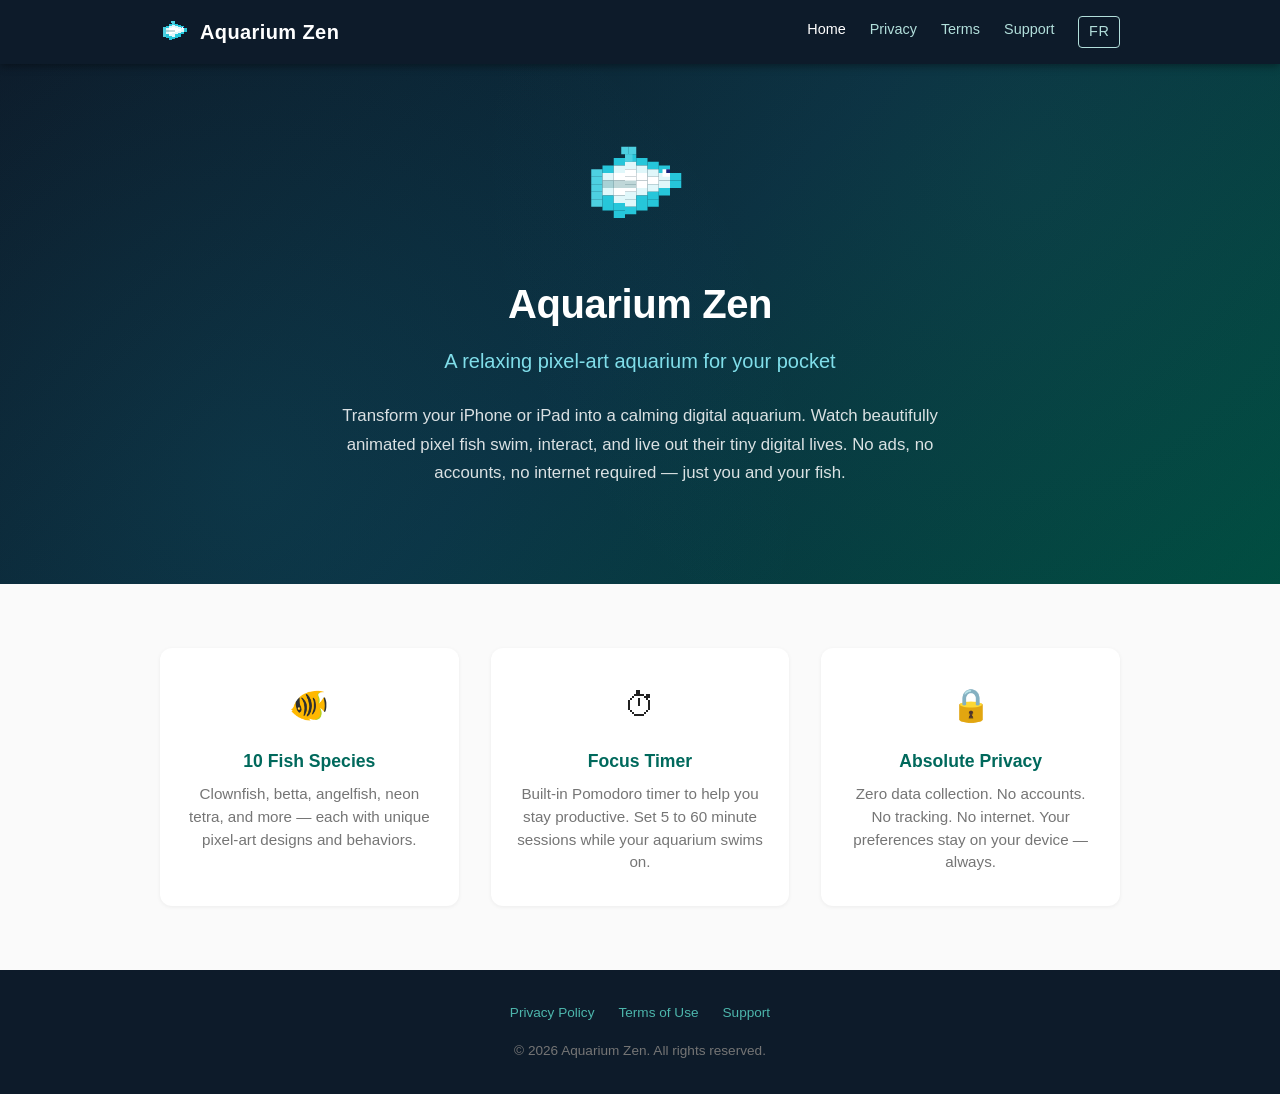
==== index.html @ 86af5632 "Add Aquarium Zen website with privacy policy, terms, and support Landing page, privacy policy (GDPR/" ====
<!DOCTYPE html>
<html lang="en">
<head>
  <meta charset="UTF-8">
  <meta name="viewport" content="width=device-width, initial-scale=1.0">
  <title>Aquarium Zen — Relaxing Pixel Aquarium</title>
  <meta name="description" content="Transform your iPhone or iPad into a calming pixel-art aquarium. No ads, no tracking, no internet required — just you and your fish.">
  <link rel="stylesheet" href="css/style.css">
  <link rel="icon" href="assets/logo.svg" type="image/svg+xml">
</head>
<body>

  <header class="site-header">
    <nav class="nav-container">
      <a href="index.html" class="nav-logo">
        <img src="assets/logo.svg" alt="Aquarium Zen logo" width="32" height="32">
        Aquarium Zen
      </a>
      <button class="nav-toggle" aria-label="Toggle navigation" onclick="document.querySelector('.nav-links').classList.toggle('open')">
        <span></span><span></span><span></span>
      </button>
      <ul class="nav-links">
        <li><a href="index.html" class="active">Home</a></li>
        <li><a href="privacy.html">Privacy</a></li>
        <li><a href="terms.html">Terms</a></li>
        <li><a href="support.html">Support</a></li>
        <li><a href="fr/index.html" class="lang-toggle">FR</a></li>
      </ul>
    </nav>
  </header>

  <main>
    <section class="hero">
      <div class="hero-content">
        <div class="hero-mascot">
          <img src="assets/logo.svg" alt="Aquarium Zen" width="120" height="120">
        </div>
        <h1>Aquarium Zen</h1>
        <p class="tagline">A relaxing pixel-art aquarium for your pocket</p>
        <p>Transform your iPhone or iPad into a calming digital aquarium. Watch beautifully animated pixel fish swim, interact, and live out their tiny digital lives. No ads, no accounts, no internet required — just you and your fish.</p>
      </div>
    </section>

    <section class="features">
      <div class="features-grid">
        <div class="feature-card">
          <div class="feature-icon">&#128032;</div>
          <h3>10 Fish Species</h3>
          <p>Clownfish, betta, angelfish, neon tetra, and more — each with unique pixel-art designs and behaviors.</p>
        </div>
        <div class="feature-card">
          <div class="feature-icon">&#9201;</div>
          <h3>Focus Timer</h3>
          <p>Built-in Pomodoro timer to help you stay productive. Set 5 to 60 minute sessions while your aquarium swims on.</p>
        </div>
        <div class="feature-card">
          <div class="feature-icon">&#128274;</div>
          <h3>Absolute Privacy</h3>
          <p>Zero data collection. No accounts. No tracking. No internet. Your preferences stay on your device — always.</p>
        </div>
      </div>
    </section>
  </main>

  <footer class="site-footer">
    <ul class="footer-links">
      <li><a href="privacy.html">Privacy Policy</a></li>
      <li><a href="terms.html">Terms of Use</a></li>
      <li><a href="support.html">Support</a></li>
    </ul>
    <p>&copy; 2026 Aquarium Zen. All rights reserved.</p>
  </footer>

</body>
</html>
---- css/style.css ----
/* ===== Reset & Base ===== */
*, *::before, *::after {
  box-sizing: border-box;
  margin: 0;
  padding: 0;
}

:root {
  --ocean-900: #004D40;
  --ocean-700: #00695C;
  --ocean-500: #00897B;
  --ocean-300: #4DB6AC;
  --ocean-100: #B2DFDB;
  --ocean-50: #E0F2F1;
  --deep-900: #0D1B2A;
  --deep-700: #1B2838;
  --cyan-400: #26C6DA;
  --cyan-200: #80DEEA;
  --white: #FFFFFF;
  --gray-50: #FAFAFA;
  --gray-100: #F5F5F5;
  --gray-600: #757575;
  --gray-800: #424242;
  --gray-900: #212121;
}

html {
  font-size: 16px;
  scroll-behavior: smooth;
}

body {
  font-family: -apple-system, BlinkMacSystemFont, "Segoe UI", Roboto, Helvetica, Arial, sans-serif;
  color: var(--gray-900);
  line-height: 1.6;
  min-height: 100vh;
  display: flex;
  flex-direction: column;
  background: var(--white);
}

a {
  color: var(--ocean-700);
  text-decoration: none;
  transition: color 0.2s;
}

a:hover {
  color: var(--ocean-500);
}

img, svg {
  max-width: 100%;
  height: auto;
}

/* ===== Header / Nav ===== */
.site-header {
  background: var(--deep-900);
  padding: 1rem 1.5rem;
  position: sticky;
  top: 0;
  z-index: 100;
  box-shadow: 0 2px 8px rgba(0, 0, 0, 0.4);
}

.nav-container {
  max-width: 960px;
  margin: 0 auto;
  display: flex;
  align-items: center;
  justify-content: space-between;
}

.nav-logo {
  display: flex;
  align-items: center;
  gap: 0.5rem;
  color: var(--white);
  font-size: 1.25rem;
  font-weight: 700;
  letter-spacing: 0.02em;
}

.nav-logo img {
  width: 32px;
  height: 32px;
}

.nav-links {
  display: flex;
  gap: 1.5rem;
  list-style: none;
}

.nav-links a {
  color: var(--ocean-100);
  font-size: 0.9rem;
  font-weight: 500;
  transition: color 0.2s;
}

.nav-links a:hover,
.nav-links a.active {
  color: var(--white);
}

/* Mobile nav toggle */
.nav-toggle {
  display: none;
  background: none;
  border: none;
  cursor: pointer;
  padding: 0.25rem;
}

.nav-toggle span {
  display: block;
  width: 24px;
  height: 2px;
  background: var(--white);
  margin: 5px 0;
  transition: transform 0.3s, opacity 0.3s;
}

/* ===== Hero Section ===== */
.hero {
  background: linear-gradient(135deg, var(--deep-900) 0%, #0A2E3F 50%, var(--ocean-900) 100%);
  color: var(--white);
  text-align: center;
  padding: 4rem 1.5rem;
  position: relative;
  overflow: hidden;
}

.hero::before {
  content: "";
  position: absolute;
  inset: 0;
  background:
    radial-gradient(circle at 20% 80%, rgba(38, 198, 218, 0.08) 0%, transparent 50%),
    radial-gradient(circle at 80% 20%, rgba(77, 182, 172, 0.06) 0%, transparent 50%);
  pointer-events: none;
}

.hero-content {
  max-width: 600px;
  margin: 0 auto;
  position: relative;
}

.hero-mascot {
  width: 120px;
  height: 120px;
  margin: 0 auto 1.5rem;
}

.hero h1 {
  font-size: 2.5rem;
  font-weight: 800;
  margin-bottom: 0.5rem;
  letter-spacing: -0.01em;
}

.hero .tagline {
  font-size: 1.25rem;
  color: var(--cyan-200);
  margin-bottom: 1.5rem;
  font-weight: 400;
}

.hero p {
  font-size: 1.05rem;
  line-height: 1.7;
  color: rgba(255, 255, 255, 0.85);
  margin-bottom: 2rem;
}

/* ===== Features Section ===== */
.features {
  padding: 4rem 1.5rem;
  background: var(--gray-50);
}

.features-grid {
  max-width: 960px;
  margin: 0 auto;
  display: grid;
  grid-template-columns: repeat(3, 1fr);
  gap: 2rem;
}

.feature-card {
  text-align: center;
  padding: 2rem 1.5rem;
  background: var(--white);
  border-radius: 12px;
  box-shadow: 0 1px 4px rgba(0, 0, 0, 0.06);
}

.feature-icon {
  font-size: 2rem;
  margin-bottom: 1rem;
}

.feature-card h3 {
  font-size: 1.1rem;
  margin-bottom: 0.5rem;
  color: var(--ocean-700);
}

.feature-card p {
  font-size: 0.95rem;
  color: var(--gray-600);
  line-height: 1.5;
}

/* ===== Content Pages (Privacy, Terms, Support) ===== */
.page-header {
  background: linear-gradient(135deg, var(--deep-900) 0%, #0A2E3F 50%, var(--ocean-900) 100%);
  color: var(--white);
  padding: 3rem 1.5rem;
  text-align: center;
}

.page-header h1 {
  font-size: 2rem;
  font-weight: 700;
}

.page-header p {
  color: var(--ocean-100);
  margin-top: 0.5rem;
  font-size: 0.95rem;
}

.content {
  max-width: 720px;
  margin: 0 auto;
  padding: 3rem 1.5rem;
  flex: 1;
}

.content h2 {
  font-size: 1.35rem;
  color: var(--ocean-700);
  margin: 2rem 0 0.75rem;
  padding-bottom: 0.5rem;
  border-bottom: 2px solid var(--ocean-50);
}

.content h2:first-child {
  margin-top: 0;
}

.content p {
  margin-bottom: 1rem;
  color: var(--gray-800);
}

.content ul {
  margin: 0.5rem 0 1rem 1.5rem;
  color: var(--gray-800);
}

.content li {
  margin-bottom: 0.5rem;
}

.content a {
  text-decoration: underline;
  text-underline-offset: 2px;
}

/* ===== FAQ Section ===== */
.faq-item {
  margin-bottom: 1.5rem;
}

.faq-item h3 {
  font-size: 1.05rem;
  color: var(--gray-900);
  margin-bottom: 0.35rem;
}

.faq-item p {
  color: var(--gray-600);
}

/* ===== Contact Card ===== */
.contact-card {
  background: var(--ocean-50);
  border-radius: 12px;
  padding: 2rem;
  text-align: center;
  margin-top: 2rem;
}

.contact-card h2 {
  border: none;
  margin-top: 0;
  padding-bottom: 0;
}

.contact-card .email-link {
  display: inline-block;
  margin-top: 0.75rem;
  padding: 0.6rem 1.5rem;
  background: var(--ocean-700);
  color: var(--white);
  border-radius: 8px;
  font-weight: 600;
  text-decoration: none;
  transition: background 0.2s;
}

.contact-card .email-link:hover {
  background: var(--ocean-500);
  color: var(--white);
}

/* ===== 404 Page ===== */
.error-page {
  text-align: center;
  padding: 6rem 1.5rem;
  flex: 1;
  display: flex;
  flex-direction: column;
  align-items: center;
  justify-content: center;
}

.error-page h1 {
  font-size: 5rem;
  color: var(--ocean-300);
  font-weight: 800;
}

.error-page p {
  font-size: 1.15rem;
  color: var(--gray-600);
  margin: 1rem 0 2rem;
}

.error-page .btn {
  display: inline-block;
  padding: 0.75rem 2rem;
  background: var(--ocean-700);
  color: var(--white);
  border-radius: 8px;
  font-weight: 600;
  transition: background 0.2s;
}

.error-page .btn:hover {
  background: var(--ocean-500);
  color: var(--white);
}

/* ===== Footer ===== */
.site-footer {
  background: var(--deep-900);
  color: var(--gray-600);
  padding: 2rem 1.5rem;
  text-align: center;
  font-size: 0.85rem;
  margin-top: auto;
}

.footer-links {
  list-style: none;
  display: flex;
  justify-content: center;
  gap: 1.5rem;
  margin-bottom: 1rem;
}

.footer-links a {
  color: var(--ocean-300);
  font-weight: 500;
}

.footer-links a:hover {
  color: var(--ocean-100);
}

/* ===== Language Toggle ===== */
.lang-toggle {
  display: inline-block;
  padding: 0.2rem 0.6rem;
  border: 1.5px solid var(--ocean-100);
  border-radius: 4px;
  font-size: 0.8rem;
  font-weight: 700;
  letter-spacing: 0.04em;
  color: var(--ocean-100) !important;
  transition: background 0.2s, color 0.2s;
}

.lang-toggle:hover {
  background: var(--white);
  color: var(--ocean-700) !important;
  border-color: var(--white);
}

/* ===== Responsive ===== */
@media (max-width: 768px) {
  .nav-toggle {
    display: block;
  }

  .nav-links {
    display: none;
    position: absolute;
    top: 100%;
    left: 0;
    right: 0;
    flex-direction: column;
    background: var(--deep-900);
    padding: 1rem 1.5rem;
    gap: 0.75rem;
    box-shadow: 0 4px 12px rgba(0, 0, 0, 0.3);
  }

  .nav-links.open {
    display: flex;
  }

  .hero {
    padding: 3rem 1.5rem;
  }

  .hero h1 {
    font-size: 2rem;
  }

  .hero .tagline {
    font-size: 1.1rem;
  }

  .features-grid {
    grid-template-columns: 1fr;
    gap: 1rem;
  }

  .page-header h1 {
    font-size: 1.5rem;
  }

  .content {
    padding: 2rem 1.25rem;
  }
}

@media (max-width: 480px) {
  .hero h1 {
    font-size: 1.75rem;
  }

  .hero-mascot {
    width: 90px;
    height: 90px;
  }
}
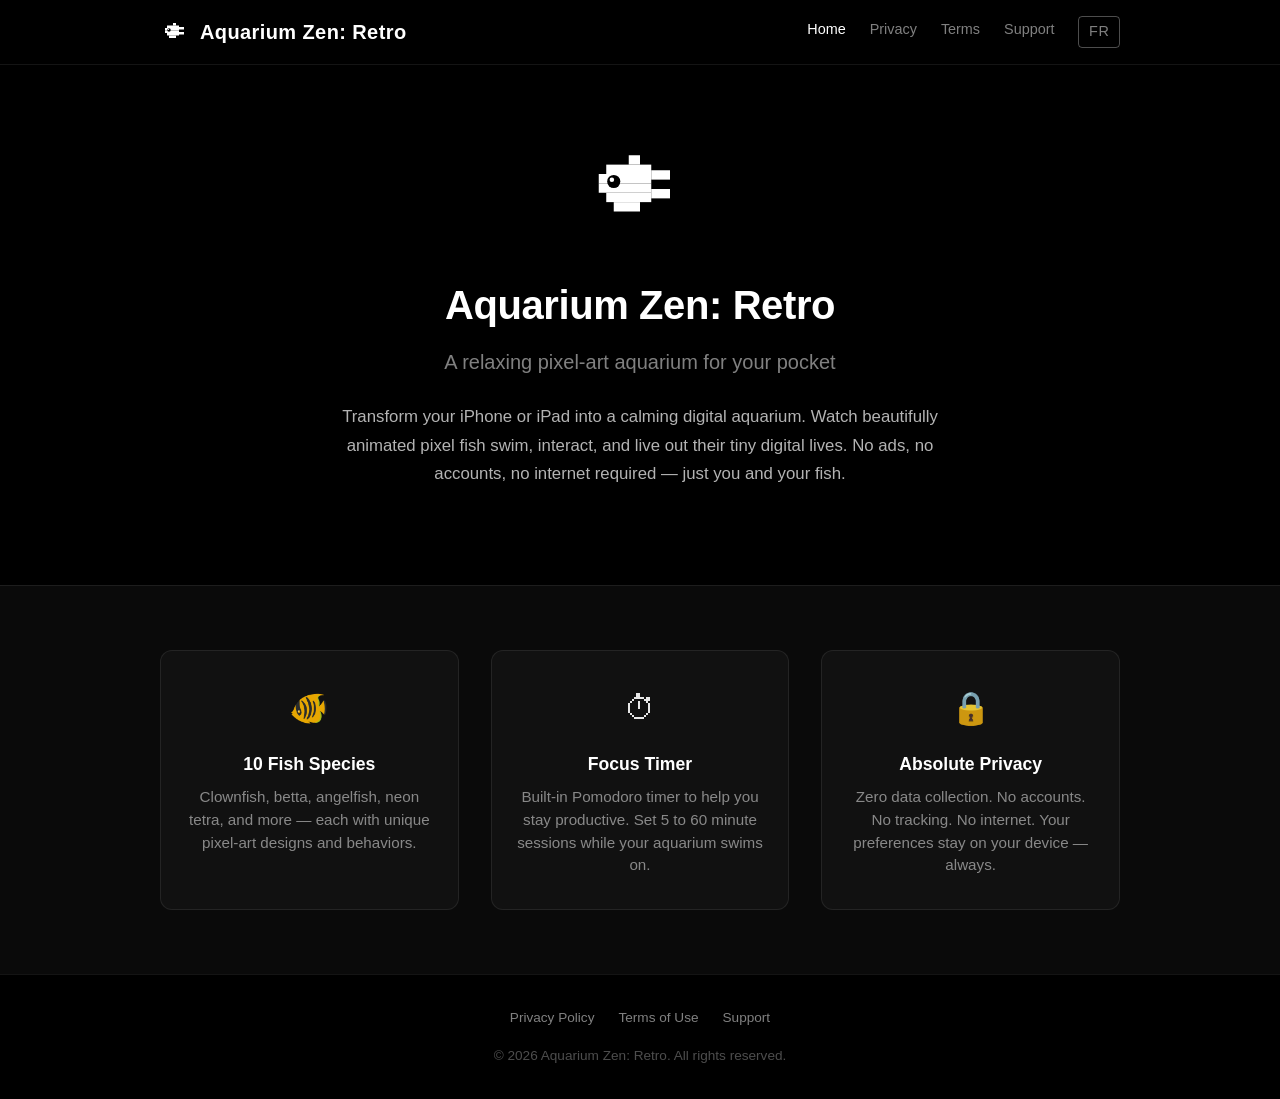
==== commit cea6ebb8: "Rename to Aquarium Zen: Retro to match App Store listing" ====
--- a/index.html
+++ b/index.html
@@ -3,7 +3,7 @@
 <head>
   <meta charset="UTF-8">
   <meta name="viewport" content="width=device-width, initial-scale=1.0">
-  <title>Aquarium Zen — Relaxing Pixel Aquarium</title>
+  <title>Aquarium Zen: Retro — Relaxing Pixel Aquarium</title>
   <meta name="description" content="Transform your iPhone or iPad into a calming pixel-art aquarium. No ads, no tracking, no internet required — just you and your fish.">
   <link rel="stylesheet" href="css/style.css">
   <link rel="icon" href="assets/logo.svg" type="image/svg+xml">
@@ -13,8 +13,8 @@
   <header class="site-header">
     <nav class="nav-container">
       <a href="index.html" class="nav-logo">
-        <img src="assets/logo.svg" alt="Aquarium Zen logo" width="32" height="32">
-        Aquarium Zen
+        <img src="assets/logo.svg" alt="Aquarium Zen: Retro logo" width="32" height="32">
+        Aquarium Zen: Retro
       </a>
       <button class="nav-toggle" aria-label="Toggle navigation" onclick="document.querySelector('.nav-links').classList.toggle('open')">
         <span></span><span></span><span></span>
@@ -33,9 +33,9 @@
     <section class="hero">
       <div class="hero-content">
         <div class="hero-mascot">
-          <img src="assets/logo.svg" alt="Aquarium Zen" width="120" height="120">
+          <img src="assets/logo.svg" alt="Aquarium Zen: Retro" width="120" height="120">
         </div>
-        <h1>Aquarium Zen</h1>
+        <h1>Aquarium Zen: Retro</h1>
         <p class="tagline">A relaxing pixel-art aquarium for your pocket</p>
         <p>Transform your iPhone or iPad into a calming digital aquarium. Watch beautifully animated pixel fish swim, interact, and live out their tiny digital lives. No ads, no accounts, no internet required — just you and your fish.</p>
       </div>
@@ -68,7 +68,7 @@
       <li><a href="terms.html">Terms of Use</a></li>
       <li><a href="support.html">Support</a></li>
     </ul>
-    <p>&copy; 2026 Aquarium Zen. All rights reserved.</p>
+    <p>&copy; 2026 Aquarium Zen: Retro. All rights reserved.</p>
   </footer>
 
 </body>
--- a/css/style.css
+++ b/css/style.css
@@ -6,22 +6,17 @@
 }
 
 :root {
-  --ocean-900: #004D40;
-  --ocean-700: #00695C;
-  --ocean-500: #00897B;
-  --ocean-300: #4DB6AC;
-  --ocean-100: #B2DFDB;
-  --ocean-50: #E0F2F1;
-  --deep-900: #0D1B2A;
-  --deep-700: #1B2838;
-  --cyan-400: #26C6DA;
-  --cyan-200: #80DEEA;
+  --black: #000000;
+  --black-light: #0A0A0A;
+  --black-card: #111111;
+  --black-border: #1A1A1A;
   --white: #FFFFFF;
-  --gray-50: #FAFAFA;
-  --gray-100: #F5F5F5;
-  --gray-600: #757575;
-  --gray-800: #424242;
-  --gray-900: #212121;
+  --white-90: rgba(255, 255, 255, 0.9);
+  --white-70: rgba(255, 255, 255, 0.7);
+  --white-50: rgba(255, 255, 255, 0.5);
+  --white-30: rgba(255, 255, 255, 0.3);
+  --white-15: rgba(255, 255, 255, 0.15);
+  --white-08: rgba(255, 255, 255, 0.08);
 }
 
 html {
@@ -31,22 +26,22 @@
 
 body {
   font-family: -apple-system, BlinkMacSystemFont, "Segoe UI", Roboto, Helvetica, Arial, sans-serif;
-  color: var(--gray-900);
+  color: var(--white-90);
   line-height: 1.6;
   min-height: 100vh;
   display: flex;
   flex-direction: column;
-  background: var(--white);
+  background: var(--black);
 }
 
 a {
-  color: var(--ocean-700);
+  color: var(--white);
   text-decoration: none;
   transition: color 0.2s;
 }
 
 a:hover {
-  color: var(--ocean-500);
+  color: var(--white);
 }
 
 img, svg {
@@ -56,12 +51,12 @@
 
 /* ===== Header / Nav ===== */
 .site-header {
-  background: var(--deep-900);
+  background: var(--black);
   padding: 1rem 1.5rem;
   position: sticky;
   top: 0;
   z-index: 100;
-  box-shadow: 0 2px 8px rgba(0, 0, 0, 0.4);
+  border-bottom: 1px solid var(--white-08);
 }
 
 .nav-container {
@@ -94,7 +89,7 @@
 }
 
 .nav-links a {
-  color: var(--ocean-100);
+  color: var(--white-50);
   font-size: 0.9rem;
   font-weight: 500;
   transition: color 0.2s;
@@ -125,28 +120,15 @@
 
 /* ===== Hero Section ===== */
 .hero {
-  background: linear-gradient(135deg, var(--deep-900) 0%, #0A2E3F 50%, var(--ocean-900) 100%);
+  background: var(--black);
   color: var(--white);
   text-align: center;
   padding: 4rem 1.5rem;
-  position: relative;
-  overflow: hidden;
-}
-
-.hero::before {
-  content: "";
-  position: absolute;
-  inset: 0;
-  background:
-    radial-gradient(circle at 20% 80%, rgba(38, 198, 218, 0.08) 0%, transparent 50%),
-    radial-gradient(circle at 80% 20%, rgba(77, 182, 172, 0.06) 0%, transparent 50%);
-  pointer-events: none;
 }
 
 .hero-content {
   max-width: 600px;
   margin: 0 auto;
-  position: relative;
 }
 
 .hero-mascot {
@@ -164,7 +146,7 @@
 
 .hero .tagline {
   font-size: 1.25rem;
-  color: var(--cyan-200);
+  color: var(--white-50);
   margin-bottom: 1.5rem;
   font-weight: 400;
 }
@@ -172,14 +154,15 @@
 .hero p {
   font-size: 1.05rem;
   line-height: 1.7;
-  color: rgba(255, 255, 255, 0.85);
+  color: var(--white-70);
   margin-bottom: 2rem;
 }
 
 /* ===== Features Section ===== */
 .features {
   padding: 4rem 1.5rem;
-  background: var(--gray-50);
+  background: var(--black-light);
+  border-top: 1px solid var(--white-08);
 }
 
 .features-grid {
@@ -193,9 +176,9 @@
 .feature-card {
   text-align: center;
   padding: 2rem 1.5rem;
-  background: var(--white);
+  background: var(--black-card);
   border-radius: 12px;
-  box-shadow: 0 1px 4px rgba(0, 0, 0, 0.06);
+  border: 1px solid var(--white-08);
 }
 
 .feature-icon {
@@ -206,18 +189,18 @@
 .feature-card h3 {
   font-size: 1.1rem;
   margin-bottom: 0.5rem;
-  color: var(--ocean-700);
+  color: var(--white);
 }
 
 .feature-card p {
   font-size: 0.95rem;
-  color: var(--gray-600);
+  color: var(--white-50);
   line-height: 1.5;
 }
 
 /* ===== Content Pages (Privacy, Terms, Support) ===== */
 .page-header {
-  background: linear-gradient(135deg, var(--deep-900) 0%, #0A2E3F 50%, var(--ocean-900) 100%);
+  background: var(--black);
   color: var(--white);
   padding: 3rem 1.5rem;
   text-align: center;
@@ -229,7 +212,7 @@
 }
 
 .page-header p {
-  color: var(--ocean-100);
+  color: var(--white-50);
   margin-top: 0.5rem;
   font-size: 0.95rem;
 }
@@ -243,10 +226,10 @@
 
 .content h2 {
   font-size: 1.35rem;
-  color: var(--ocean-700);
+  color: var(--white);
   margin: 2rem 0 0.75rem;
   padding-bottom: 0.5rem;
-  border-bottom: 2px solid var(--ocean-50);
+  border-bottom: 1px solid var(--white-15);
 }
 
 .content h2:first-child {
@@ -255,12 +238,12 @@
 
 .content p {
   margin-bottom: 1rem;
-  color: var(--gray-800);
+  color: var(--white-70);
 }
 
 .content ul {
   margin: 0.5rem 0 1rem 1.5rem;
-  color: var(--gray-800);
+  color: var(--white-70);
 }
 
 .content li {
@@ -279,17 +262,18 @@
 
 .faq-item h3 {
   font-size: 1.05rem;
-  color: var(--gray-900);
+  color: var(--white);
   margin-bottom: 0.35rem;
 }
 
 .faq-item p {
-  color: var(--gray-600);
+  color: var(--white-50);
 }
 
 /* ===== Contact Card ===== */
 .contact-card {
-  background: var(--ocean-50);
+  background: var(--black-card);
+  border: 1px solid var(--white-15);
   border-radius: 12px;
   padding: 2rem;
   text-align: center;
@@ -306,16 +290,17 @@
   display: inline-block;
   margin-top: 0.75rem;
   padding: 0.6rem 1.5rem;
-  background: var(--ocean-700);
+  background: var(--white-15);
   color: var(--white);
   border-radius: 8px;
   font-weight: 600;
   text-decoration: none;
+  border: 1px solid var(--white-30);
   transition: background 0.2s;
 }
 
 .contact-card .email-link:hover {
-  background: var(--ocean-500);
+  background: var(--white-30);
   color: var(--white);
 }
 
@@ -332,39 +317,41 @@
 
 .error-page h1 {
   font-size: 5rem;
-  color: var(--ocean-300);
+  color: var(--white-30);
   font-weight: 800;
 }
 
 .error-page p {
   font-size: 1.15rem;
-  color: var(--gray-600);
+  color: var(--white-50);
   margin: 1rem 0 2rem;
 }
 
 .error-page .btn {
   display: inline-block;
   padding: 0.75rem 2rem;
-  background: var(--ocean-700);
+  background: var(--white-15);
   color: var(--white);
   border-radius: 8px;
   font-weight: 600;
+  border: 1px solid var(--white-30);
   transition: background 0.2s;
 }
 
 .error-page .btn:hover {
-  background: var(--ocean-500);
+  background: var(--white-30);
   color: var(--white);
 }
 
 /* ===== Footer ===== */
 .site-footer {
-  background: var(--deep-900);
-  color: var(--gray-600);
+  background: var(--black);
+  color: var(--white-30);
   padding: 2rem 1.5rem;
   text-align: center;
   font-size: 0.85rem;
   margin-top: auto;
+  border-top: 1px solid var(--white-08);
 }
 
 .footer-links {
@@ -376,30 +363,30 @@
 }
 
 .footer-links a {
-  color: var(--ocean-300);
+  color: var(--white-50);
   font-weight: 500;
 }
 
 .footer-links a:hover {
-  color: var(--ocean-100);
+  color: var(--white);
 }
 
 /* ===== Language Toggle ===== */
 .lang-toggle {
   display: inline-block;
   padding: 0.2rem 0.6rem;
-  border: 1.5px solid var(--ocean-100);
+  border: 1.5px solid var(--white-30);
   border-radius: 4px;
   font-size: 0.8rem;
   font-weight: 700;
   letter-spacing: 0.04em;
-  color: var(--ocean-100) !important;
+  color: var(--white-50) !important;
   transition: background 0.2s, color 0.2s;
 }
 
 .lang-toggle:hover {
   background: var(--white);
-  color: var(--ocean-700) !important;
+  color: var(--black) !important;
   border-color: var(--white);
 }
 
@@ -416,10 +403,11 @@
     left: 0;
     right: 0;
     flex-direction: column;
-    background: var(--deep-900);
+    background: var(--black);
     padding: 1rem 1.5rem;
     gap: 0.75rem;
-    box-shadow: 0 4px 12px rgba(0, 0, 0, 0.3);
+    box-shadow: 0 4px 12px rgba(0, 0, 0, 0.5);
+    border-bottom: 1px solid var(--white-08);
   }
 
   .nav-links.open {
